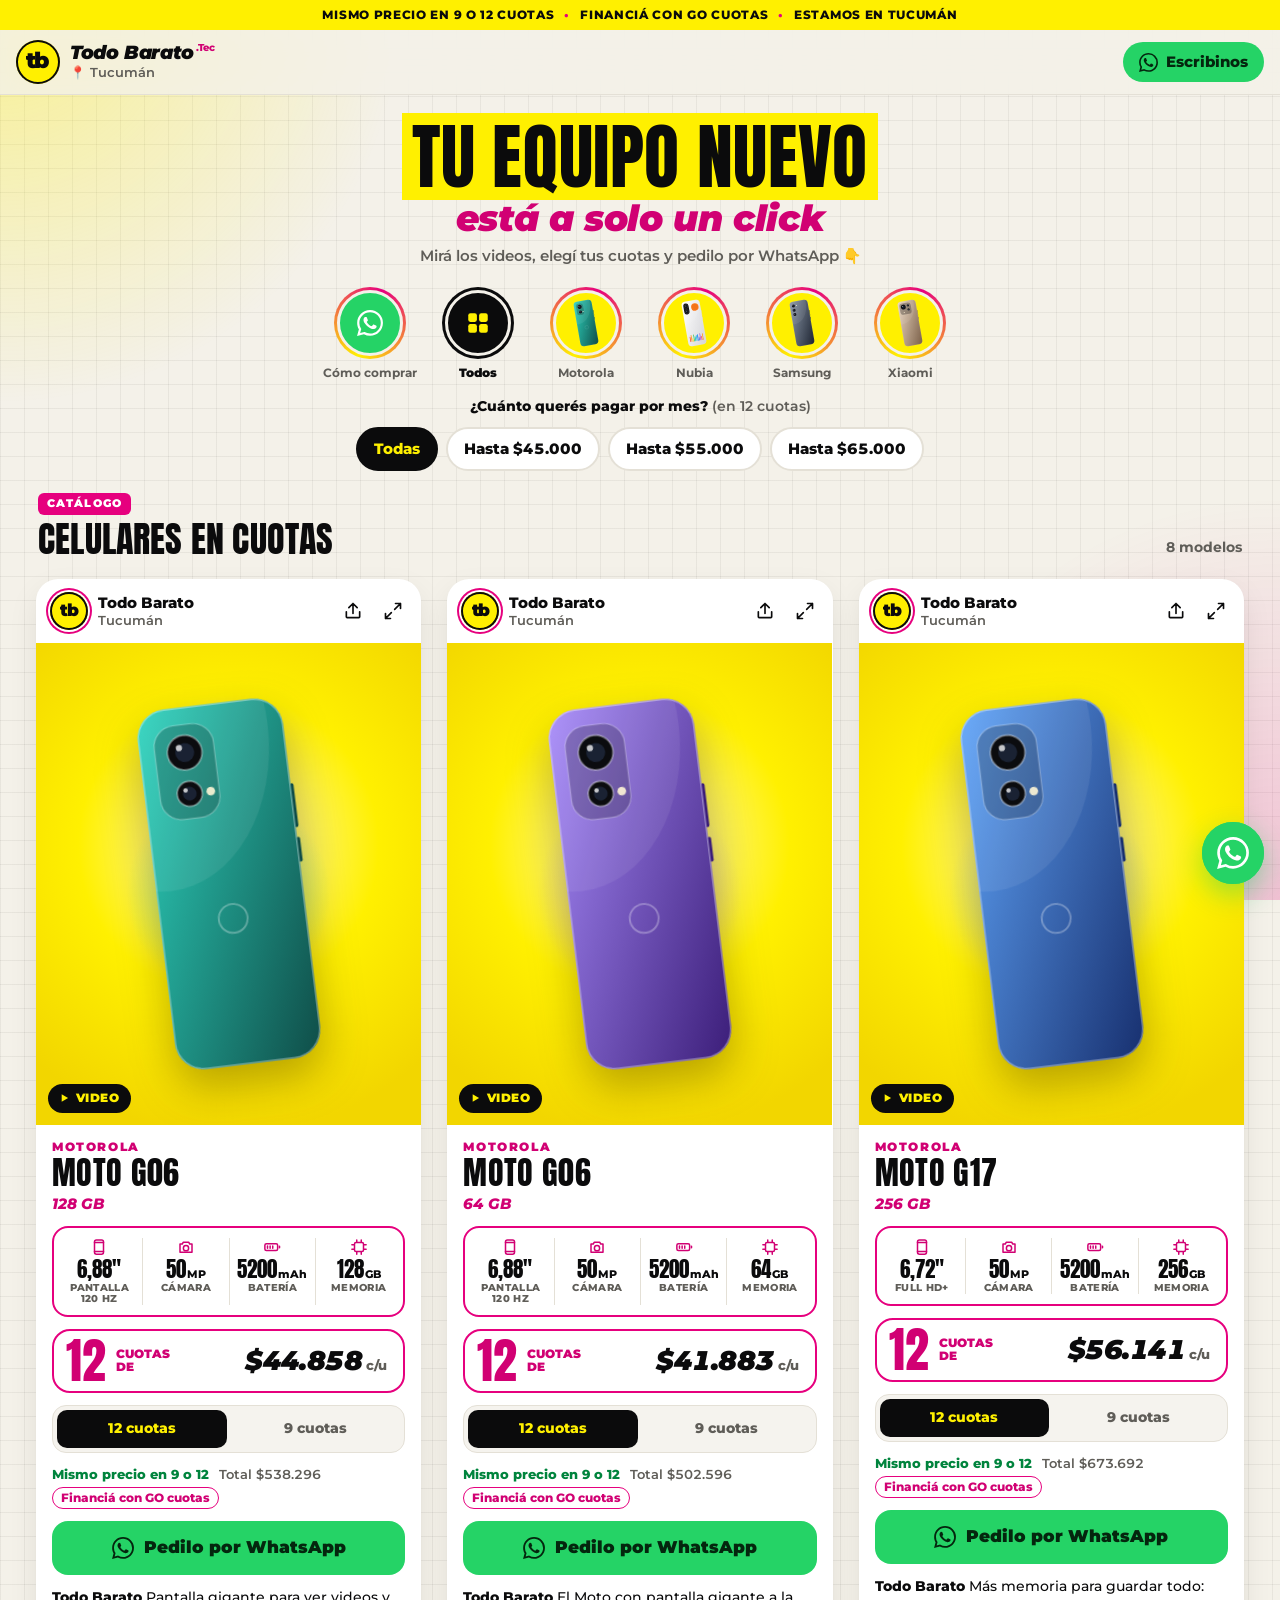
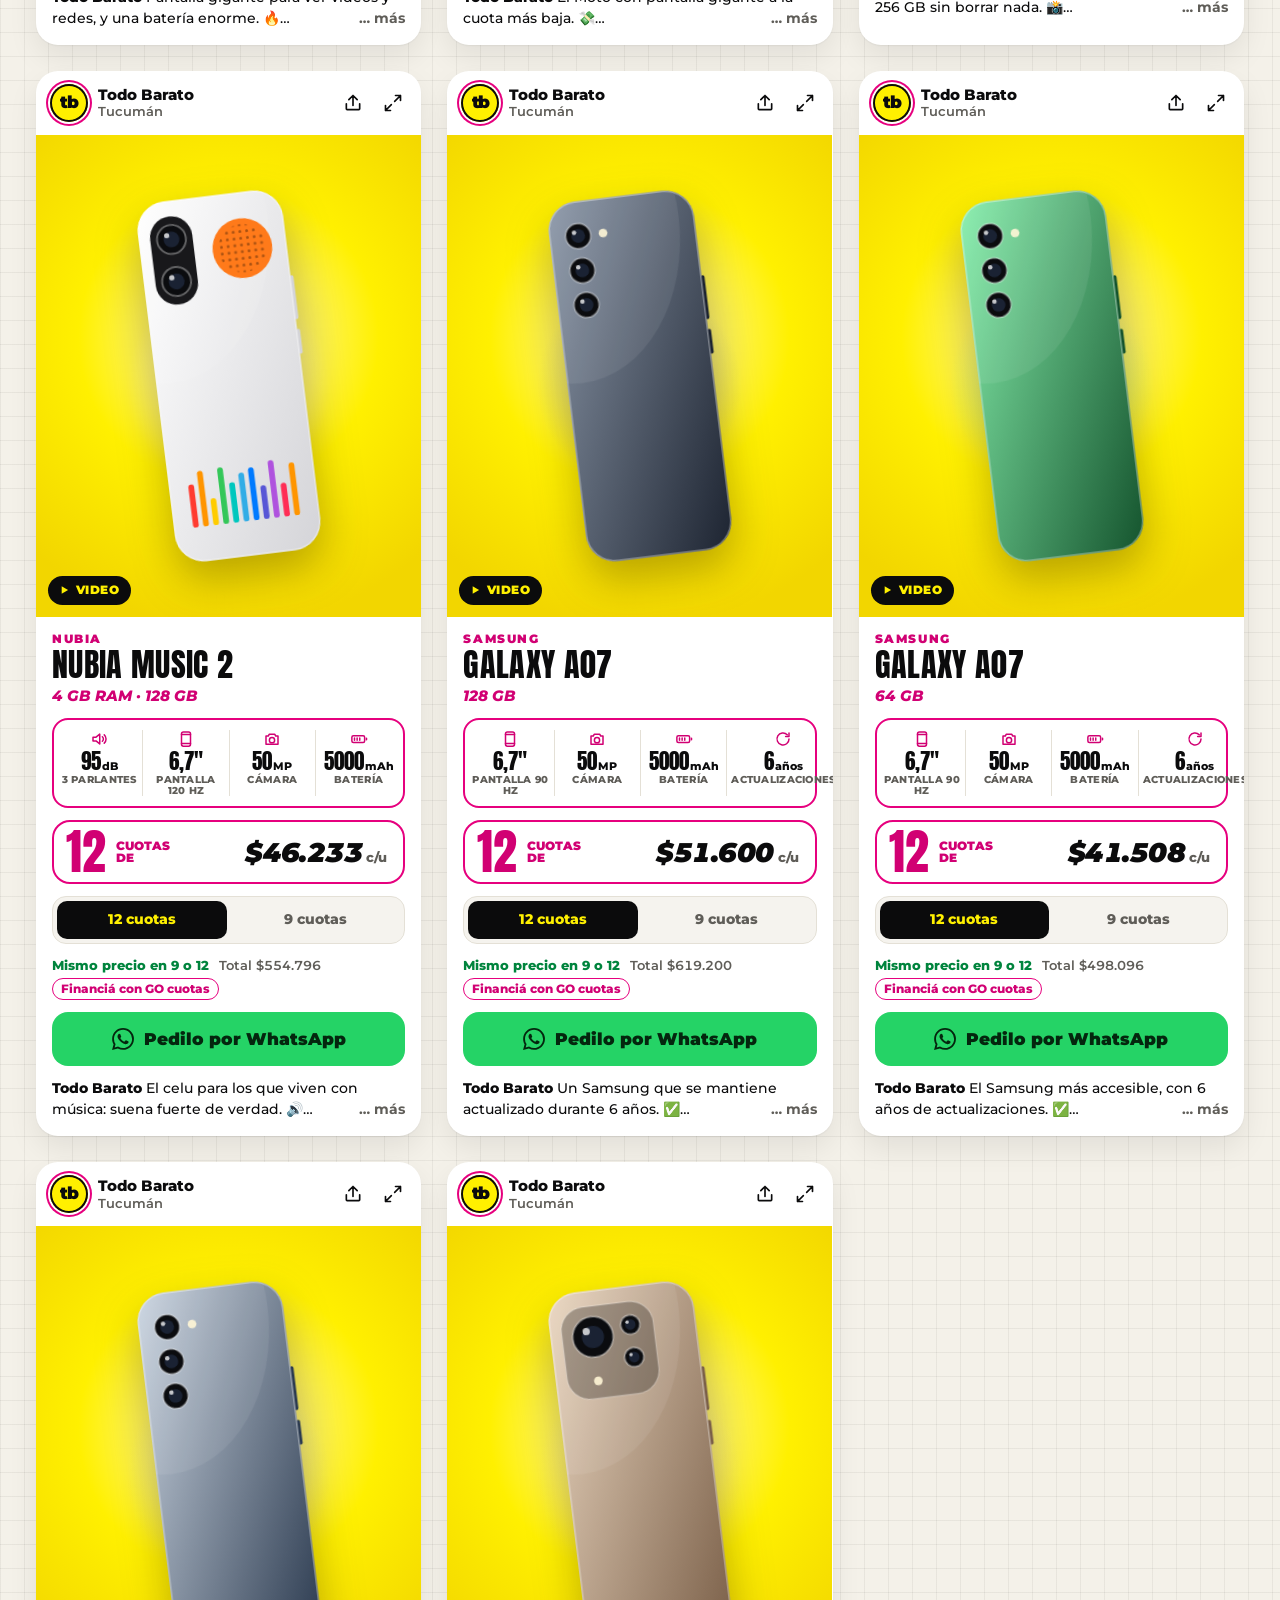
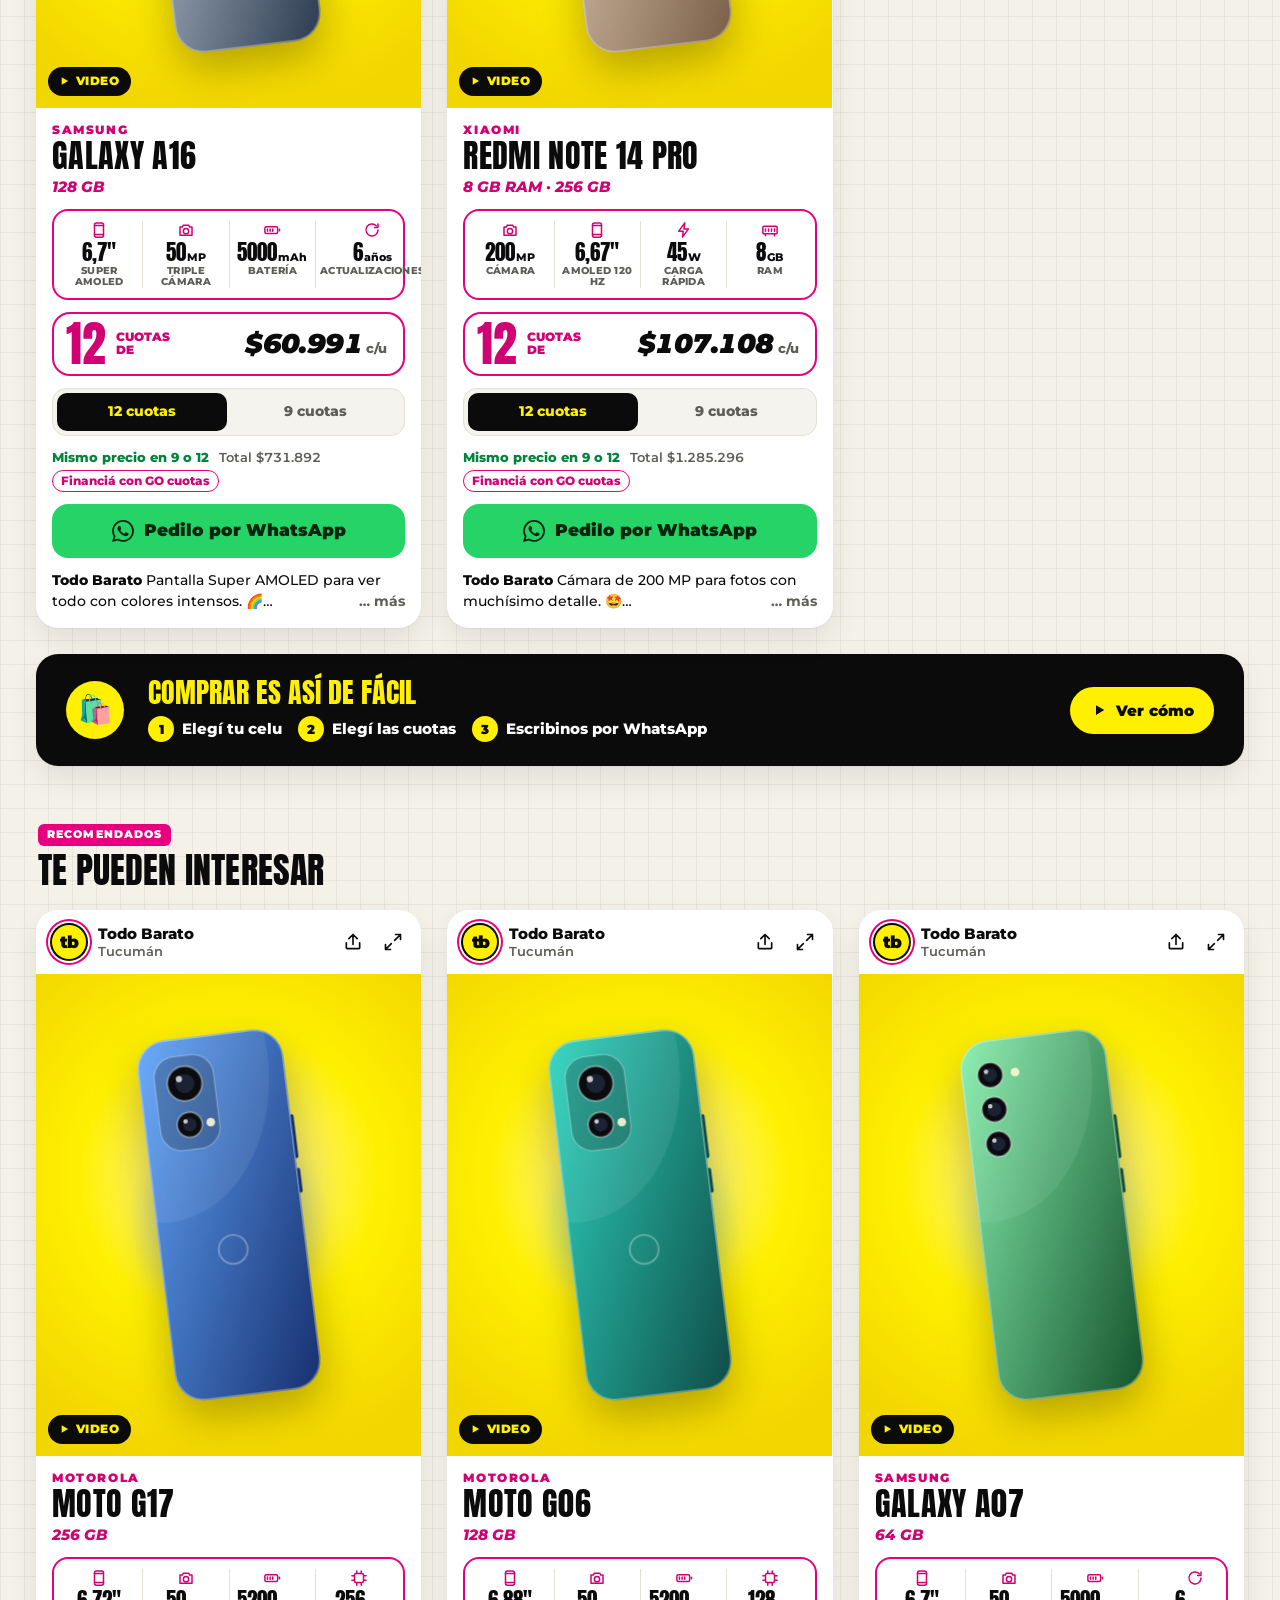
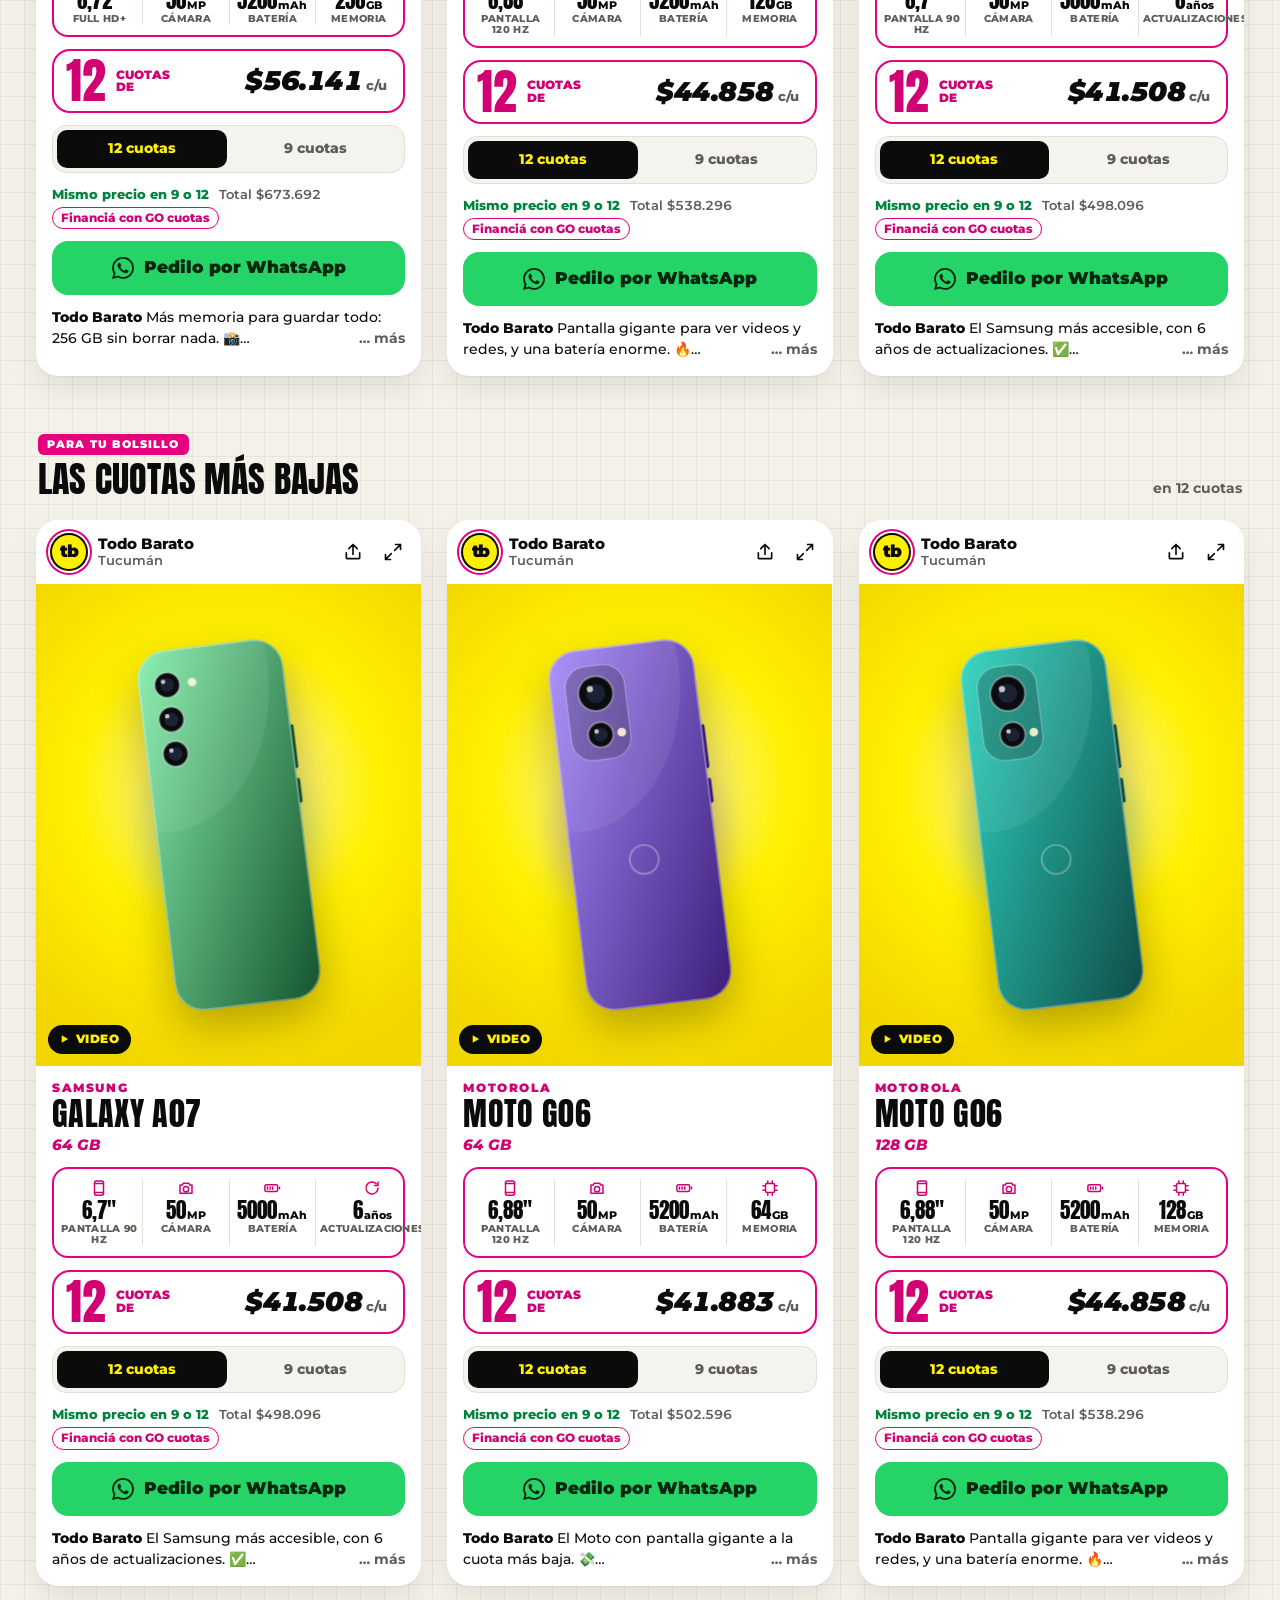
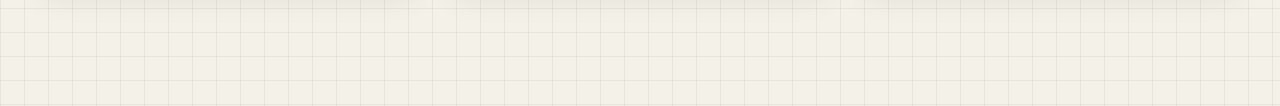
==== index.html @ 7beacdf6 "upload" ====
<!doctype html>
<html lang="es-AR">
<head>
  <meta charset="utf-8">
  <meta name="viewport" content="width=device-width, initial-scale=1, viewport-fit=cover">
  <title>Todo Barato · Celulares en cuotas en Tucumán</title>
  <meta name="description" content="Celulares en 9 o 12 cuotas. Mirá el video de cada equipo y pedilo por WhatsApp.">
  <meta name="theme-color" content="#f4f1e9" media="(prefers-color-scheme: light)">
  <meta name="theme-color" content="#0c0c0e" media="(prefers-color-scheme: dark)">
  <!-- Vista previa al compartir el link por WhatsApp o Facebook. Falta subir img/og.jpg (1200×630). -->
  <meta property="og:title" content="Todo Barato · Tu equipo nuevo está a solo un click">
  <meta property="og:description" content="Celulares en 9 o 12 cuotas. Mirá el video de cada uno y pedilo por WhatsApp.">
  <meta property="og:image" content="img/og.jpg">
  <link rel="icon" href="data:image/svg+xml,%3Csvg xmlns='http://www.w3.org/2000/svg' viewBox='0 0 64 64'%3E%3Ccircle cx='32' cy='32' r='32' fill='%23fff000'/%3E%3Ctext x='31' y='43' font-family='Arial Black,Arial' font-weight='900' font-size='31' text-anchor='middle' fill='%230b0b0c'%3Etb%3C/text%3E%3C/svg%3E">
  <link rel="preconnect" href="https://fonts.googleapis.com">
  <link rel="preconnect" href="https://fonts.gstatic.com" crossorigin>
  <link rel="stylesheet" href="https://fonts.googleapis.com/css2?family=Anton&family=Montserrat:ital,wght@0,500..900;1,700..900&display=swap">
  <link rel="stylesheet" href="css/styles.css">
</head>
<body>
  <div class="topbar">
    <span>Mismo precio en 9 o 12 cuotas</span>
    <span class="dot opt2" aria-hidden="true">•</span>
    <span class="opt2 js-financing">Financiá con <span data-store="financing"></span></span>
    <span class="dot opt" aria-hidden="true">•</span>
    <span class="opt">Estamos en <span data-store="city"></span></span>
  </div>

  <header class="site-head">
    <a class="brand" href="./">
      <span class="tb-logo" aria-hidden="true"><b>tb</b></span>
      <span class="brand-text">
        <b class="wordmark"><span data-store="name"></span><sup data-store="tag"></sup></b>
        <small>📍 <span data-store="city"></span></small>
      </span>
    </a>
    <a class="head-wa js-wa js-wa-general" data-icon="wa" target="_blank" rel="noopener"><span>Escribinos</span></a>
  </header>

  <main>
    <section class="hero">
      <h1 class="hero-title"><span class="hl">Tu equipo nuevo</span> <em>está a solo un click</em></h1>
      <p class="hero-sub">Mirá los videos, elegí tus cuotas y pedilo por WhatsApp 👇</p>
    </section>

    <nav class="stories-row" id="stories" aria-label="Marcas"></nav>

    <section class="filters" aria-label="Filtrar por cuota">
      <p class="filters-label">¿Cuánto querés pagar por mes? <span>(en 12 cuotas)</span></p>
      <div class="chips" id="chips"></div>
    </section>

    <div class="feed" id="feed"></div>
    <div id="sentinel" aria-hidden="true"></div>
  </main>

  <a class="fab js-wa js-wa-general" data-icon="wa" target="_blank" rel="noopener" aria-label="Escribinos por WhatsApp"></a>

  <!-- Modo "shorts": pantalla completa, un celular por pantalla, deslizar para el siguiente -->
  <div class="shorts" id="shorts" role="dialog" aria-modal="true" aria-label="Videos de los celulares" hidden>
    <div class="shorts-stage">
      <button class="shorts-close js-close" id="shorts-close" type="button" aria-label="Cerrar" data-icon="close"></button>
      <div class="shorts-track" id="shorts-track"></div>
      <p class="shorts-hint" id="shorts-hint"></p>
    </div>
    <div class="shorts-nav">
      <button type="button" id="shorts-prev" aria-label="Anterior" data-icon="up"></button>
      <button type="button" id="shorts-next" aria-label="Siguiente" data-icon="down"></button>
    </div>
  </div>

  <!-- Historia "Cómo comprar" -->
  <div class="story" id="story" role="dialog" aria-modal="true" aria-label="Cómo comprar" hidden>
    <div class="story-stage" id="story-stage">
      <div class="segs" id="story-segs"></div>
      <button class="story-close js-close" id="story-close" type="button" aria-label="Cerrar" data-icon="close"></button>
      <button class="story-tap prev" id="story-prev" type="button" aria-label="Paso anterior"></button>
      <button class="story-tap next" id="story-next" type="button" aria-label="Paso siguiente"></button>
      <div class="story-body" id="story-body"></div>
    </div>
  </div>

  <div class="toast" id="toast" role="status" aria-live="polite"></div>

  <script src="js/products.js"></script>
  <script src="js/app.js"></script>
</body>
</html>
---- css/styles.css ----
/* ============ Marca: Todo Barato ============ */
:root {
  --yellow: #fff000;
  --yellow-deep: #f2d600;
  --pink: #e6007e;
  --black: #0b0b0c;

  --bg: #f4f1e9;
  --grid: rgba(11, 11, 12, .055);
  --glow-y: rgba(255, 240, 0, .38);
  --glow-p: rgba(230, 0, 126, .2);
  --surface: #ffffff;
  --surface-2: #f5f3ee;
  --ink: #0b0b0c;
  --muted: #5f5d58;
  --line: #e4e0d6;
  --pink-text: #d10073;
  --deal: #00843d;
  --on-bg: #0b0b0c;          /* chip / botón elegido */
  --on-fg: #fff000;
  --wa: #25d366;
  --wa-ink: #04260e;
  --ring: conic-gradient(from 200deg, var(--yellow), var(--pink), var(--yellow));
  --shadow: 0 1px 2px rgba(11, 11, 12, .06), 0 12px 30px rgba(11, 11, 12, .08);
  --radius: 22px;
  --font: "Montserrat", system-ui, -apple-system, "Segoe UI", Roboto, Arial, sans-serif;
  --display: "Anton", "Arial Narrow", Impact, sans-serif;
  color-scheme: light;
}

@media (prefers-color-scheme: dark) {
  :root {
    --bg: #0c0c0e;
    --grid: rgba(255, 255, 255, .035);
    --glow-y: rgba(255, 240, 0, .09);
    --glow-p: rgba(230, 0, 126, .16);
    --surface: #161618;
    --surface-2: #1f1f23;
    --ink: #f6f5f0;
    --muted: #a9a8a3;
    --line: #2b2b31;
    --pink-text: #ff4fae;
    --deal: #3ddc84;
    --on-bg: #fff000;
    --on-fg: #0b0b0c;
    --shadow: 0 1px 2px rgba(0, 0, 0, .5), 0 12px 30px rgba(0, 0, 0, .4);
    color-scheme: dark;
  }
}

/* ============ Base ============ */
*, *::before, *::after { box-sizing: border-box; }
html { -webkit-text-size-adjust: 100%; }
body {
  margin: 0;
  background-color: var(--bg);
  /* hoja cuadriculada, como los posts de la marca */
  background-image:
    linear-gradient(var(--grid) 1px, transparent 1px),
    linear-gradient(90deg, var(--grid) 1px, transparent 1px);
  background-size: 24px 24px;
  color: var(--ink);
  font-family: var(--font);
  font-weight: 500;
  line-height: 1.4;
  -webkit-font-smoothing: antialiased;
  -webkit-tap-highlight-color: transparent;
}
body::before {
  content: "";
  position: fixed;
  z-index: -1;
  inset: 0;
  pointer-events: none;
  background:
    radial-gradient(45vmax 45vmax at 0% 0%, var(--glow-y), transparent 70%),
    radial-gradient(45vmax 45vmax at 100% 100%, var(--glow-p), transparent 70%);
}
html.lock, html.lock body { overflow: hidden; }
button { font: inherit; color: inherit; }
img, svg, video { display: block; max-width: 100%; }
[hidden] { display: none !important; }
:focus-visible { outline: 3px solid var(--pink); outline-offset: 2px; }

/* ============ Barra superior + header ============ */
.topbar {
  display: flex;
  justify-content: center;
  gap: 10px;
  padding: 7px 16px;
  background: var(--yellow);
  color: var(--black);
  font-size: 11.5px;
  font-weight: 800;
  letter-spacing: .06em;
  text-transform: uppercase;
  white-space: nowrap;
  overflow: hidden;
}
.topbar .dot { color: var(--pink); }
@media (max-width: 600px) { .topbar .opt { display: none; } }
@media (max-width: 440px) { .topbar .opt2 { display: none; } }

.site-head {
  position: sticky;
  top: 0;
  z-index: 20;
  display: flex;
  align-items: center;
  justify-content: space-between;
  gap: 12px;
  padding: 10px 16px;
  background: color-mix(in srgb, var(--bg) 84%, transparent);
  -webkit-backdrop-filter: saturate(1.4) blur(14px);
  backdrop-filter: saturate(1.4) blur(14px);
  border-bottom: 1px solid var(--line);
}
.brand { display: flex; align-items: center; gap: 10px; min-width: 0; color: inherit; text-decoration: none; }
.tb-logo {
  flex: none;
  width: 44px;
  height: 44px;
  display: grid;
  place-items: center;
  border-radius: 50%;
  background: var(--yellow);
  box-shadow: 0 0 0 2px var(--black) inset;
}
.tb-logo b { color: var(--black); font-size: 22px; font-weight: 900; letter-spacing: -.07em; line-height: 1; transform: translate(-1px, -1px); }
.brand-text { display: grid; min-width: 0; }
.wordmark { font-size: 19px; font-style: italic; font-weight: 900; letter-spacing: -.02em; line-height: 1.1; white-space: nowrap; }
.wordmark sup { margin-left: 2px; font-size: .5em; font-style: normal; font-weight: 800; color: var(--pink-text); vertical-align: .9em; }
.brand-text small { font-size: 12.5px; font-weight: 600; color: var(--muted); }
.head-wa {
  flex: none;
  display: inline-flex;
  align-items: center;
  gap: 8px;
  padding: 10px 16px;
  border-radius: 999px;
  background: var(--wa);
  color: var(--wa-ink);
  font-size: 14.5px;
  font-weight: 800;
  text-decoration: none;
  transition: filter .15s, transform .15s;
}
.head-wa svg { width: 19px; height: 19px; }
.head-wa:hover { filter: brightness(1.06); }
.head-wa:active { transform: scale(.97); }

main { max-width: 1240px; margin: 0 auto; padding: 0 16px 120px; }

/* ============ Portada ============ */
.hero { padding: 26px 0 2px; text-align: center; }
.hero-title {
  margin: 0;
  font-family: var(--display);
  font-size: clamp(38px, 9vw, 72px);
  font-weight: 400;
  line-height: 1;
  letter-spacing: .005em;
  text-transform: uppercase;
}
.hero-title .hl {
  padding: 0 .14em;
  background: linear-gradient(transparent 10%, var(--yellow) 10%, var(--yellow) 90%, transparent 90%);
  color: var(--black);
  -webkit-box-decoration-break: clone;
  box-decoration-break: clone;
}
.hero-title em {
  display: block;
  margin-top: .2em;
  font-family: var(--font);
  font-size: .5em;
  font-style: italic;
  font-weight: 900;
  letter-spacing: -.01em;
  text-transform: none;
  color: var(--pink-text);
}
.hero-sub { margin: 10px 0 0; font-size: 14.5px; font-weight: 600; color: var(--muted); }

/* ============ Historias (marcas) ============ */
.stories-row {
  display: flex;
  gap: 10px;
  overflow-x: auto;
  margin: 0 -16px;
  padding: 18px 16px 6px;
  scrollbar-width: none;
}
.stories-row::-webkit-scrollbar { display: none; }
.stories-row > :first-child { margin-left: auto; }
.stories-row > :last-child { margin-right: auto; }
.story-btn {
  flex: none;
  width: 98px;
  display: grid;
  justify-items: center;
  gap: 6px;
  padding: 0;
  border: 0;
  background: none;
  cursor: pointer;
}
.ring {
  width: 72px;
  height: 72px;
  padding: 3px;
  border-radius: 50%;
  background: var(--ring);
  transition: transform .2s;
}
.story-btn:hover .ring { transform: scale(1.05); }
.story-btn:active .ring { transform: scale(.95); }
.ring > span {
  width: 100%;
  height: 100%;
  display: grid;
  place-items: center;
  overflow: hidden;
  border-radius: 50%;
  border: 3px solid var(--bg);
  background: var(--yellow);
  color: var(--black);
}
.ring > .ring-icon.wa { background: var(--wa); color: #fff; }
.ring > .ring-icon.all { background: var(--black); color: var(--yellow); }
.ring-icon svg { width: 26px; height: 26px; }
.ring-phone svg { width: auto; height: 48px; transform: rotate(-10deg); }
.story-btn[aria-pressed="true"] .ring { background: var(--ink); }
.story-btn.seen .ring { background: var(--line); }
.story-btn .label {
  max-width: 100%;
  overflow: hidden;
  font-size: 12px;
  font-weight: 700;
  color: var(--muted);
  white-space: nowrap;
  text-overflow: ellipsis;
}
.story-btn[aria-pressed="true"] .label { color: var(--ink); font-weight: 900; }

/* ============ Filtro por cuota ============ */
.filters { display: grid; justify-items: center; gap: 8px; padding: 10px 0 0; }
.filters-label { margin: 0; font-size: 14px; font-weight: 800; color: var(--ink); text-align: center; }
.filters-label span { font-weight: 600; color: var(--muted); }
.chips {
  display: flex;
  gap: 8px;
  overflow-x: auto;
  width: calc(100% + 32px);
  margin: 0 -16px;
  padding: 2px 16px 6px;
  scrollbar-width: none;
}
.chips::-webkit-scrollbar { display: none; }
.chips > :first-child { margin-left: auto; }
.chips > :last-child { margin-right: auto; }
.chip {
  flex: none;
  padding: 10px 16px;
  border-radius: 999px;
  border: 2px solid var(--line);
  background: var(--surface);
  color: var(--ink);
  font-size: 14.5px;
  font-weight: 800;
  font-variant-numeric: tabular-nums;
  cursor: pointer;
  transition: background-color .15s, color .15s, border-color .15s;
}
.chip:hover { border-color: var(--pink); }
.chip[aria-pressed="true"] { background: var(--on-bg); border-color: var(--on-bg); color: var(--on-fg); }

/* ============ Feed ============ */
.feed {
  display: grid;
  grid-template-columns: 1fr;
  gap: 20px;
  max-width: 520px;
  margin: 0 auto;
}
@media (min-width: 780px) { .feed { grid-template-columns: repeat(2, 1fr); max-width: 940px; } }
@media (min-width: 1120px) { .feed { grid-template-columns: repeat(3, 1fr); max-width: 1240px; gap: 26px; } }

.shelf-head {
  grid-column: 1 / -1;
  display: flex;
  align-items: flex-end;
  justify-content: space-between;
  gap: 12px;
  margin: 30px 2px -4px;
}
.shelf-head:first-child { margin-top: 14px; }
.eyebrow {
  display: inline-block;
  margin: 0;
  padding: 3px 9px;
  border-radius: 6px;
  background: var(--pink);
  color: #fff;
  font-size: 11px;
  font-weight: 900;
  letter-spacing: .1em;
  text-transform: uppercase;
}
.shelf-head h2 {
  margin: 6px 0 0;
  font-family: var(--display);
  font-size: clamp(26px, 3.2vw, 36px);
  font-weight: 400;
  line-height: 1.02;
  letter-spacing: .005em;
  text-transform: uppercase;
  text-wrap: balance;
}
.shelf-note { flex: none; font-size: 13.5px; font-weight: 700; color: var(--muted); }

/* ============ Tarjeta = post de producto ============ */
.card {
  --c-bg: var(--surface);
  --c-ink: var(--ink);
  --c-muted: var(--muted);
  --c-2: var(--surface-2);
  --c-line: var(--line);
  --c-pink: var(--pink-text);
  --c-on-bg: var(--on-bg);
  --c-on-fg: var(--on-fg);
  --c-deal: var(--deal);
  position: relative;
  overflow: hidden;
  border-radius: var(--radius);
  background: var(--c-bg);
  color: var(--c-ink);
  box-shadow: var(--shadow);
  transition: transform .4s cubic-bezier(.2, .8, .2, 1), box-shadow .4s, background-color .35s, color .35s;
}

/* Escritorio: al pasar el mouse la tarjeta "se convierte" en un short */
@media (hover: hover) and (pointer: fine) {
  .card.is-active {
    --c-bg: var(--black);
    --c-ink: #f6f5f0;
    --c-muted: #b3b1ab;
    --c-2: #1d1d21;
    --c-line: #2e2e34;
    --c-pink: #ff4fae;
    --c-on-bg: var(--yellow);
    --c-on-fg: var(--black);
    --c-deal: #4ade80;
    z-index: 2;
    transform: translateY(-8px) scale(1.035);
    box-shadow: 0 0 0 3px var(--yellow), 0 30px 60px -16px rgba(255, 240, 0, .45), 0 14px 30px rgba(0, 0, 0, .3);
  }
}
/* Celular: la tarjeta del centro de la pantalla se reproduce sola */
@media (hover: none), (pointer: coarse) {
  .card.is-active { box-shadow: 0 0 0 3px var(--yellow), 0 18px 40px -12px rgba(230, 0, 126, .35); }
}

.card-head { display: flex; align-items: center; gap: 10px; padding: 12px 8px 12px 14px; }
.avatar {
  flex: none;
  width: 38px;
  height: 38px;
  display: grid;
  place-items: center;
  border-radius: 50%;
  background: var(--yellow);
  color: var(--black);
  font-size: 17px;
  font-weight: 900;
  letter-spacing: -.07em;
  box-shadow: 0 0 0 2px var(--black) inset, 0 0 0 2px var(--c-bg, transparent), 0 0 0 4px var(--pink);
}
.who { display: grid; min-width: 0; line-height: 1.2; }
.who b { font-size: 14.5px; font-weight: 800; }
.who small { font-size: 12.5px; font-weight: 600; color: var(--c-muted); transition: color .35s; }
.head-actions { display: flex; margin-left: auto; }
.icon-btn {
  width: 40px;
  height: 40px;
  display: grid;
  place-items: center;
  border: 0;
  border-radius: 50%;
  background: transparent;
  color: var(--c-ink);
  cursor: pointer;
  transition: background-color .15s, color .35s;
}
.icon-btn:hover { background: var(--c-2); }
.icon-btn svg { width: 20px; height: 20px; }

/* ----- Media: video real o short animado de muestra ----- */
.media {
  position: relative;
  aspect-ratio: 4 / 5;
  overflow: hidden;
  isolation: isolate;
  container-type: inline-size;
  cursor: pointer;
  background: radial-gradient(75% 60% at 50% 42%, #fffbd0 0%, var(--yellow) 52%, var(--yellow-deep) 100%);
}
.scene { position: absolute; inset: 0; }
.scene::before {
  content: "";
  position: absolute;
  inset: 0;
  background: radial-gradient(38% 30% at 50% 52%, color-mix(in srgb, var(--c2) 55%, transparent), transparent 70%);
}
.rays {
  position: absolute;
  inset: -40%;
  opacity: 0;
  background: repeating-conic-gradient(from 0deg, rgba(255, 255, 255, .55) 0deg 7deg, transparent 7deg 30deg);
  transition: opacity .6s;
}
.phone { position: absolute; left: 50%; top: 50%; height: 80%; aspect-ratio: 1 / 2; transform: translate(-50%, -50%); }
.phone svg {
  width: 100%;
  height: 100%;
  transform: rotate(-7deg);
  filter: drop-shadow(0 18px 22px rgba(60, 40, 0, .35));
}
.shine { opacity: 0; }

.playing .rays, .paused .rays { opacity: 1; animation: spin 18s linear infinite; }
.playing .phone svg, .paused .phone svg { animation: float 3.4s ease-in-out infinite; }
.playing .shine, .paused .shine { opacity: 1; animation: shine 2.8s ease-in-out infinite; }
.paused .rays, .paused .phone svg, .paused .shine { animation-play-state: paused; }

.media img.poster, .media video {
  position: absolute;
  inset: 0;
  width: 100%;
  height: 100%;
  object-fit: cover;
}
.media video { opacity: 0; transition: opacity .3s; }
.media.playing video, .media.paused video { opacity: 1; }

.segs {
  position: absolute;
  z-index: 2;
  top: 10px;
  left: 10px;
  right: 10px;
  display: flex;
  gap: 4px;
  opacity: 0;
  transition: opacity .25s;
}
.segs span { flex: 1; height: 4px; overflow: hidden; border-radius: 2px; background: rgba(11, 11, 12, .18); }
.segs i { display: block; height: 100%; background: var(--black); transform: scaleX(0); transform-origin: left; }
.playing .segs, .paused .segs { opacity: 1; }

/* Frases sobre el video: estilo sticker rosa de la marca */
.caps { position: absolute; z-index: 2; left: 6%; right: 6%; bottom: 8%; display: grid; place-items: center; pointer-events: none; }
.cap {
  grid-area: 1 / 1;
  max-width: 100%;
  padding: .32em .6em .36em;
  border-radius: .4em;
  background: var(--pink);
  color: #fff;
  font-size: clamp(15px, 5.4cqw, 25px);
  font-style: italic;
  font-weight: 900;
  line-height: 1.1;
  text-align: center;
  text-transform: uppercase;
  box-shadow: 4px 4px 0 var(--black);
  opacity: 0;
  transform: translateY(10px) rotate(-2deg) scale(.9);
  transition: opacity .22s, transform .38s cubic-bezier(.2, 1.5, .4, 1);
}
.cap.on { opacity: 1; transform: rotate(-2deg); }

.hint {
  position: absolute;
  z-index: 2;
  left: 12px;
  bottom: 12px;
  display: inline-flex;
  align-items: center;
  gap: 5px;
  padding: 6px 12px 6px 9px;
  border-radius: 999px;
  background: var(--black);
  color: var(--yellow);
  font-size: 12px;
  font-weight: 900;
  letter-spacing: .04em;
  text-transform: uppercase;
  pointer-events: none;
  transition: opacity .25s;
}
.hint svg { width: 14px; height: 14px; }
.playing .hint { opacity: 0; }

.media.paused::after {
  content: "";
  position: absolute;
  z-index: 3;
  left: 50%;
  top: 30%;
  width: 76px;
  height: 76px;
  transform: translate(-50%, -50%);
  border-radius: 50%;
  background: rgba(11, 11, 12, .7) url("data:image/svg+xml,%3Csvg xmlns='http://www.w3.org/2000/svg' viewBox='0 0 24 24'%3E%3Cpath fill='%23fff000' d='M8 5.5v13l11-6.5z'/%3E%3C/svg%3E") 55% 50% / 34px no-repeat;
}

/* ----- Título, ficha técnica, precio ----- */
.card-body { display: grid; gap: 12px; padding: 14px 16px 16px; }
.kicker { margin: 0; font-size: 11.5px; font-weight: 900; letter-spacing: .14em; text-transform: uppercase; color: var(--c-pink); transition: color .35s; }
.title {
  margin: 2px 0 0;
  font-family: var(--display);
  font-size: 32px;
  font-weight: 400;
  line-height: 1;
  letter-spacing: .01em;
  text-transform: uppercase;
}
.sub { margin: 4px 0 0; font-size: 15px; font-style: italic; font-weight: 800; color: var(--c-pink); transition: color .35s; }

.specs {
  display: grid;
  grid-template-columns: repeat(4, 1fr);
  margin: 0;
  padding: 10px 2px;
  list-style: none;
  border: 2px solid var(--pink);
  border-radius: 16px;
}
.specs li {
  display: grid;
  justify-items: center;
  align-content: start;
  gap: 3px;
  min-width: 0;
  padding: 0 4px;
  text-align: center;
  border-left: 1px solid var(--c-line);
  transition: border-color .35s;
}
.specs li:first-child { border-left: 0; }
.specs svg { width: 18px; height: 18px; color: var(--c-pink); transition: color .35s; }
.specs b { font-family: var(--display); font-size: 21px; font-weight: 400; line-height: 1; white-space: nowrap; }
.specs b i { margin-left: 1px; font-family: var(--font); font-size: 11px; font-style: normal; font-weight: 800; }
.specs small {
  font-size: 9.5px;
  font-weight: 800;
  line-height: 1.15;
  letter-spacing: .03em;
  text-transform: uppercase;
  color: var(--c-muted);
  transition: color .35s;
}

/* Precio con el estilo de los posts: pastilla con borde rosa */
.price-pill {
  display: flex;
  align-items: center;
  gap: 10px;
  padding: 6px 16px 6px 12px;
  border: 2px solid var(--pink);
  border-radius: 18px;
}
.pp-n { font-family: var(--display); font-size: 48px; font-weight: 400; line-height: 1; color: var(--c-pink); transition: color .35s; }
.pp-l { font-size: 12px; font-weight: 900; line-height: 1.05; text-transform: uppercase; color: var(--c-pink); transition: color .35s; }
.pp-amt { margin-left: auto; display: flex; align-items: baseline; gap: 4px; white-space: nowrap; }
.pp-amt strong { font-size: 27px; font-style: italic; font-weight: 900; letter-spacing: -.02em; font-variant-numeric: tabular-nums; }
.pp-amt small { font-size: 13px; font-weight: 800; color: var(--c-muted); transition: color .35s; }

.plans {
  display: grid;
  grid-template-columns: 1fr 1fr;
  gap: 4px;
  padding: 4px;
  border-radius: 14px;
  border: 1px solid var(--c-line);
  background: var(--c-2);
  transition: background-color .35s, border-color .35s;
}
.plans button {
  padding: 9px 6px;
  border: 0;
  border-radius: 10px;
  background: transparent;
  color: var(--c-muted);
  font-size: 14px;
  font-weight: 800;
  cursor: pointer;
  transition: background-color .15s, color .15s;
}
.plans button[aria-pressed="true"] { background: var(--c-on-bg); color: var(--c-on-fg); }
.meta { margin: 0; display: flex; flex-wrap: wrap; align-items: center; gap: 4px 10px; font-size: 13px; }
.deal { color: var(--c-deal); font-weight: 800; }
.js-total { color: var(--c-muted); font-weight: 600; font-variant-numeric: tabular-nums; }
.fin {
  padding: 2px 8px;
  border: 1.5px solid var(--pink);
  border-radius: 999px;
  color: var(--c-pink);
  font-size: 11.5px;
  font-weight: 800;
}
.wa-btn {
  display: flex;
  align-items: center;
  justify-content: center;
  gap: 10px;
  min-height: 54px;
  padding: 12px 16px;
  border-radius: 16px;
  background: var(--wa);
  color: var(--wa-ink);
  font-size: 16.5px;
  font-weight: 900;
  text-decoration: none;
  transition: filter .15s, transform .15s;
}
.wa-btn svg { flex: none; width: 22px; height: 22px; }
.wa-btn:hover { filter: brightness(1.05); }
.wa-btn:active { transform: scale(.98); }

/* ----- Descripción del post (como Instagram: 2 renglones + "más") ----- */
.caption { position: relative; cursor: pointer; font-size: 14px; line-height: 1.5; }
.cap-text {
  display: -webkit-box;
  margin: 0;
  overflow: hidden;
  white-space: pre-line;
  -webkit-line-clamp: 2;
  -webkit-box-orient: vertical;
}
.cap-text b { font-weight: 800; }
.tags { color: var(--c-pink); font-weight: 700; transition: color .35s; }
.cap-more {
  position: absolute;
  right: 0;
  bottom: 0;
  padding-left: 32px;
  background: linear-gradient(90deg, transparent, var(--c-bg) 30px);
  color: var(--c-muted);
  font-weight: 700;
  transition: color .35s;
}
.caption.open .cap-text { display: block; }
.caption.open .cap-more { position: static; display: inline-block; margin-top: 4px; padding: 0; background: none; }

/* ============ Tarjetas especiales del feed ============ */
.promo {
  grid-column: 1 / -1;
  display: grid;
  align-items: center;
  gap: 14px;
  padding: 22px;
  border-radius: var(--radius);
  box-shadow: var(--shadow);
}
@media (min-width: 780px) { .promo { grid-template-columns: auto 1fr auto; gap: 24px; padding: 24px 30px; } }
.p-icon {
  width: 58px;
  height: 58px;
  display: grid;
  place-items: center;
  border-radius: 50%;
  font-size: 28px;
}
.p-icon svg { width: 30px; height: 30px; }
.promo h3 { margin: 0; font-family: var(--display); font-size: 28px; font-weight: 400; line-height: 1.02; text-transform: uppercase; }
.promo p { margin: 6px 0 0; font-size: 15px; font-weight: 600; }
.p-btn {
  justify-self: start;
  display: inline-flex;
  align-items: center;
  gap: 8px;
  padding: 13px 20px;
  border: 0;
  border-radius: 999px;
  font-size: 15px;
  font-weight: 900;
  text-decoration: none;
  cursor: pointer;
  transition: transform .15s;
}
.p-btn:active { transform: scale(.97); }
.p-btn svg { width: 18px; height: 18px; }
.steps { display: flex; flex-wrap: wrap; gap: 8px 16px; margin: 10px 0 0; padding: 0; list-style: none; font-size: 14.5px; font-weight: 800; }
.steps li { display: flex; align-items: center; gap: 8px; }
.steps b {
  width: 26px;
  height: 26px;
  display: grid;
  place-items: center;
  border-radius: 50%;
  background: var(--yellow);
  color: var(--black);
  font-size: 13px;
  font-weight: 900;
}
.promo-howto { background: var(--black); color: #fff; }
.promo-howto h3 { color: var(--yellow); }
.promo-howto .p-icon { background: var(--yellow); }
.promo-howto .p-btn { background: var(--yellow); color: var(--black); }
.promo-share { background: var(--pink); color: #fff; }
.promo-share h3 { color: var(--yellow); }
.promo-share .p-icon { background: rgba(255, 255, 255, .18); }
.promo-share .p-btn { background: var(--yellow); color: var(--black); }
.promo-ask { background: var(--yellow); color: var(--black); }
.promo-ask .p-icon { background: var(--black); }
.promo-ask .p-btn { background: var(--wa); color: var(--wa-ink); }
@media (prefers-color-scheme: dark) {
  .promo-howto { box-shadow: 0 0 0 1px var(--line), var(--shadow); }
}

.empty {
  grid-column: 1 / -1;
  display: grid;
  justify-items: center;
  gap: 10px;
  padding: 28px 20px;
  border: 2px dashed var(--pink);
  border-radius: var(--radius);
  background: var(--surface);
  text-align: center;
}
.empty p { margin: 0; color: var(--muted); }
.empty b { color: var(--ink); font-size: 17px; }
.empty .p-btn { justify-self: center; background: var(--wa); color: var(--wa-ink); }

/* ============ Botón flotante de WhatsApp ============ */
.fab {
  position: fixed;
  z-index: 30;
  right: 16px;
  bottom: calc(16px + env(safe-area-inset-bottom));
  width: 62px;
  height: 62px;
  display: grid;
  place-items: center;
  border-radius: 50%;
  background: var(--wa);
  color: #fff;
  box-shadow: 0 10px 28px rgba(37, 211, 102, .45);
  transition: transform .15s;
}
.fab:active { transform: scale(.94); }
.fab svg { width: 32px; height: 32px; }
.fab::before {
  content: "";
  position: absolute;
  inset: 0;
  border-radius: 50%;
  border: 2px solid var(--wa);
  animation: ping 2.4s ease-out infinite;
}

/* ============ Modo shorts ============ */
.shorts {
  position: fixed;
  z-index: 50;
  inset: 0;
  display: flex;
  align-items: center;
  justify-content: center;
  background: #000;
  animation: fade-in .22s ease-out;
}
.shorts-stage { position: relative; width: 100%; height: 100%; overflow: hidden; background: #000; }
.shorts-track {
  height: 100%;
  overflow-y: auto;
  overscroll-behavior: contain;
  scroll-snap-type: y mandatory;
  scrollbar-width: none;
}
.shorts-track::-webkit-scrollbar { display: none; }
.slide { position: relative; height: 100%; overflow: hidden; color: #fff; scroll-snap-align: start; scroll-snap-stop: always; }
.slide .media { position: absolute; inset: 0; aspect-ratio: auto; }
.slide .phone { top: 29%; height: 42%; }
.slide .caps { top: 44%; bottom: auto; }
.slide .cap { font-size: clamp(17px, 5.6cqw, 28px); }
.slide .segs { top: calc(8px + env(safe-area-inset-top)); }

.rail { position: absolute; z-index: 2; right: 10px; top: 19%; display: grid; gap: 16px; }
.rail-btn {
  display: grid;
  justify-items: center;
  gap: 5px;
  padding: 0;
  border: 0;
  background: none;
  color: var(--black);
  font-size: 11.5px;
  font-weight: 800;
  cursor: pointer;
}
.rail-btn .circle {
  width: 50px;
  height: 50px;
  display: grid;
  place-items: center;
  border-radius: 50%;
  background: var(--black);
  color: var(--yellow);
  font-size: 19px;
  font-weight: 900;
}
.rail-btn svg { width: 22px; height: 22px; }

.slide-info {
  --c-bg: #000;
  --c-ink: #fff;
  --c-muted: rgba(255, 255, 255, .74);
  --c-2: rgba(255, 255, 255, .12);
  --c-line: rgba(255, 255, 255, .16);
  --c-pink: #ff4fae;
  --c-on-bg: var(--yellow);
  --c-on-fg: var(--black);
  --c-deal: #4ade80;
  position: absolute;
  z-index: 2;
  left: 0;
  right: 0;
  bottom: 0;
  display: grid;
  gap: 10px;
  padding: 64px 16px calc(14px + env(safe-area-inset-bottom));
  background: linear-gradient(to top, rgba(0, 0, 0, .96) 0%, rgba(0, 0, 0, .86) 64%, transparent);
  color: var(--c-ink);
  pointer-events: none;
}
.slide-info > * { pointer-events: auto; }
.slide .kicker { display: inline-block; padding: 2px 8px; border-radius: 6px; background: var(--pink); color: #fff; }
.slide .title { font-size: 34px; }
.slide .price-pill { padding: 4px 14px 4px 12px; }
.slide .pp-n { font-size: 42px; }
.slide .caption { font-size: 13.5px; }
.slide .cap-text { -webkit-line-clamp: 1; }
.slide .caption.open .cap-text { max-height: 32vh; overflow-y: auto; }
.slide .cap-more { background: linear-gradient(90deg, transparent, #000 30px); }

.shorts-close, .story-close {
  position: absolute;
  z-index: 4;
  top: calc(20px + env(safe-area-inset-top));
  width: 44px;
  height: 44px;
  display: grid;
  place-items: center;
  border: 0;
  border-radius: 50%;
  background: var(--black);
  color: var(--yellow);
  cursor: pointer;
}
.shorts-close { left: 12px; }
.story-close { right: 12px; }
.shorts-close svg, .story-close svg { width: 22px; height: 22px; }

.shorts-hint {
  position: absolute;
  z-index: 3;
  left: 50%;
  top: 12%;
  margin: 0;
  padding: 10px 16px;
  border-radius: 999px;
  background: var(--black);
  color: var(--yellow);
  font-size: 14px;
  font-weight: 800;
  white-space: nowrap;
  opacity: 0;
  pointer-events: none;
  transform: translate(-50%, 8px);
  transition: opacity .3s, transform .3s;
}
.shorts-hint.show { opacity: 1; transform: translate(-50%, 0); }

.shorts-nav { display: none; }

/* ============ Historia "Cómo comprar" ============ */
.story {
  position: fixed;
  z-index: 60;
  inset: 0;
  display: flex;
  align-items: center;
  justify-content: center;
  background: #000;
  animation: fade-in .22s ease-out;
}
.story-stage {
  --s-bg: var(--yellow);
  --s-fg: var(--black);
  position: relative;
  width: 100%;
  height: 100%;
  display: grid;
  place-items: center;
  overflow: hidden;
  padding: 72px 28px 48px;
  color: var(--s-fg);
  text-align: center;
  background-color: var(--s-bg);
  background-image:
    linear-gradient(color-mix(in srgb, var(--s-fg) 9%, transparent) 1px, transparent 1px),
    linear-gradient(90deg, color-mix(in srgb, var(--s-fg) 9%, transparent) 1px, transparent 1px);
  background-size: 26px 26px;
  transition: background-color .4s, color .4s;
}
.story .segs { opacity: 1; top: calc(10px + env(safe-area-inset-top)); }
.story .segs span { background: color-mix(in srgb, var(--s-fg) 25%, transparent); }
.story .segs i { background: var(--s-fg); }
.story-close { background: var(--s-fg); color: var(--s-bg); }
.story-tap { position: absolute; z-index: 1; top: 0; bottom: 0; border: 0; background: transparent; cursor: pointer; }
.story-tap.prev { left: 0; width: 35%; }
.story-tap.next { right: 0; width: 65%; }
.story-tap:focus-visible { outline-offset: -6px; }
.story-body { position: relative; z-index: 2; display: grid; justify-items: center; gap: 12px; max-width: 340px; pointer-events: none; }
.story-body > * { animation: rise .45s cubic-bezier(.2, .8, .2, 1) both; }
.story-body > :nth-child(2) { animation-delay: .05s; }
.story-body > :nth-child(3) { animation-delay: .1s; }
.story-body > :nth-child(4) { animation-delay: .15s; }
.story-body > :nth-child(5) { animation-delay: .2s; }
.story-body a { width: 100%; margin-top: 10px; pointer-events: auto; }
.story-icon {
  width: 112px;
  height: 112px;
  display: grid;
  place-items: center;
  border-radius: 50%;
  background: var(--s-fg);
  color: var(--s-bg);
  font-size: 54px;
}
.story-icon svg { width: 56px; height: 56px; }
.story-step { margin: 8px 0 0; font-size: 13px; font-weight: 900; letter-spacing: .14em; text-transform: uppercase; }
.story h2 { margin: 0; font-family: var(--display); font-size: 46px; font-weight: 400; line-height: 1; text-transform: uppercase; }
.story-text { margin: 0; font-size: 18.5px; font-weight: 600; line-height: 1.4; }

/* ============ Escritorio: shorts e historia centrados en formato vertical ============ */
@media (min-width: 780px) {
  .shorts, .story {
    background: rgba(6, 6, 8, .9);
    -webkit-backdrop-filter: blur(12px);
    backdrop-filter: blur(12px);
  }
  .shorts-stage, .story-stage {
    width: min(100vw - 180px, (100vh - 48px) * 9 / 16);
    height: calc(100vh - 48px);
    border-radius: 22px;
    box-shadow: 0 0 0 3px var(--yellow), 0 30px 80px rgba(0, 0, 0, .5);
  }
  .shorts-nav {
    position: absolute;
    right: 28px;
    top: 50%;
    display: grid;
    gap: 12px;
    transform: translateY(-50%);
  }
  .shorts-nav button {
    width: 52px;
    height: 52px;
    display: grid;
    place-items: center;
    border: 0;
    border-radius: 50%;
    background: var(--yellow);
    color: var(--black);
    cursor: pointer;
    transition: transform .15s;
  }
  .shorts-nav button:hover { transform: scale(1.08); }
  .shorts-nav svg { width: 24px; height: 24px; }
}

/* ============ Aviso ============ */
.toast {
  position: fixed;
  z-index: 80;
  left: 50%;
  bottom: calc(96px + env(safe-area-inset-bottom));
  padding: 12px 18px;
  border-radius: 14px;
  background: var(--black);
  color: var(--yellow);
  font-size: 14.5px;
  font-weight: 800;
  box-shadow: var(--shadow);
  opacity: 0;
  pointer-events: none;
  transform: translate(-50%, 12px);
  transition: opacity .25s, transform .25s;
}
.toast.show { opacity: 1; transform: translate(-50%, 0); }

/* ============ Animaciones ============ */
@keyframes float {
  0%, 100% { transform: translateY(0) rotate(-7deg); }
  50% { transform: translateY(-4%) rotate(5deg) scale(1.04); }
}
@keyframes shine { from { transform: translateX(0); } to { transform: translateX(420px); } }
@keyframes spin { to { transform: rotate(1turn); } }
@keyframes ping { from { transform: scale(1); opacity: .7; } to { transform: scale(1.6); opacity: 0; } }
@keyframes fade-in { from { opacity: 0; } }
@keyframes rise { from { opacity: 0; transform: translateY(14px); } }

@media (prefers-reduced-motion: reduce) {
  *, *::before, *::after {
    animation-duration: .001ms !important;
    animation-iteration-count: 1 !important;
    transition-duration: .001ms !important;
  }
}
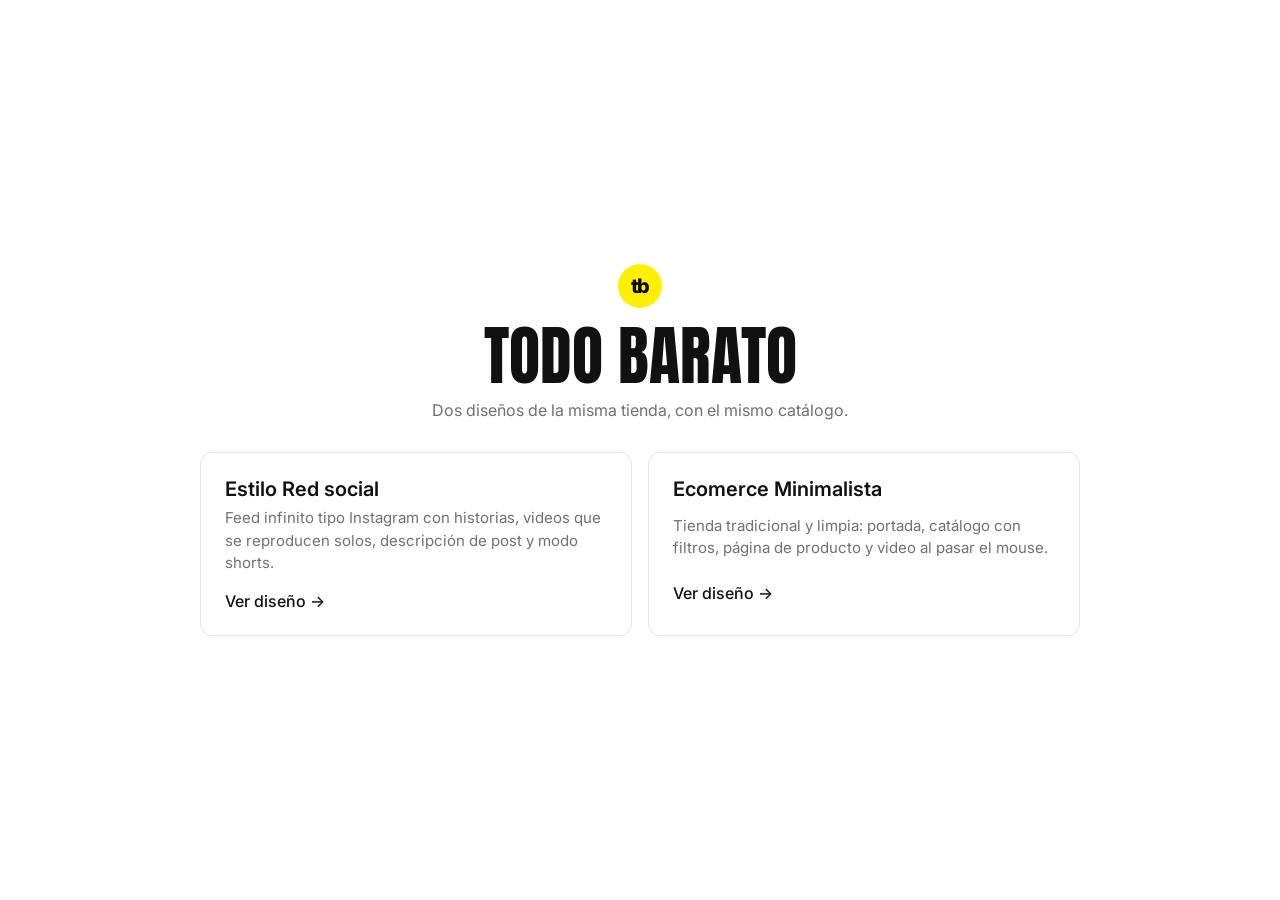
==== commit 5c184b4d: "Upgrade" ====
--- a/index.html
+++ b/index.html
@@ -2,87 +2,46 @@
 <html lang="es-AR">
 <head>
   <meta charset="utf-8">
-  <meta name="viewport" content="width=device-width, initial-scale=1, viewport-fit=cover">
-  <title>Todo Barato · Celulares en cuotas en Tucumán</title>
-  <meta name="description" content="Celulares en 9 o 12 cuotas. Mirá el video de cada equipo y pedilo por WhatsApp.">
-  <meta name="theme-color" content="#f4f1e9" media="(prefers-color-scheme: light)">
-  <meta name="theme-color" content="#0c0c0e" media="(prefers-color-scheme: dark)">
-  <!-- Vista previa al compartir el link por WhatsApp o Facebook. Falta subir img/og.jpg (1200×630). -->
-  <meta property="og:title" content="Todo Barato · Tu equipo nuevo está a solo un click">
-  <meta property="og:description" content="Celulares en 9 o 12 cuotas. Mirá el video de cada uno y pedilo por WhatsApp.">
-  <meta property="og:image" content="img/og.jpg">
+  <meta name="viewport" content="width=device-width, initial-scale=1">
+  <title>Todo Barato · Diseños</title>
   <link rel="icon" href="data:image/svg+xml,%3Csvg xmlns='http://www.w3.org/2000/svg' viewBox='0 0 64 64'%3E%3Ccircle cx='32' cy='32' r='32' fill='%23fff000'/%3E%3Ctext x='31' y='43' font-family='Arial Black,Arial' font-weight='900' font-size='31' text-anchor='middle' fill='%230b0b0c'%3Etb%3C/text%3E%3C/svg%3E">
   <link rel="preconnect" href="https://fonts.googleapis.com">
   <link rel="preconnect" href="https://fonts.gstatic.com" crossorigin>
-  <link rel="stylesheet" href="https://fonts.googleapis.com/css2?family=Anton&family=Montserrat:ital,wght@0,500..900;1,700..900&display=swap">
-  <link rel="stylesheet" href="css/styles.css">
+  <link rel="stylesheet" href="https://fonts.googleapis.com/css2?family=Anton&family=Inter:wght@400..700&display=swap">
+  <style>
+    :root { --bg: #fff; --ink: #111; --muted: #707072; --line: #e5e5e5; color-scheme: light; }
+    @media (prefers-color-scheme: dark) { :root { --bg: #0b0b0c; --ink: #f5f5f5; --muted: #8d8d92; --line: #26262a; color-scheme: dark; } }
+    * { box-sizing: border-box; }
+    body { margin: 0; min-height: 100vh; display: grid; place-items: center; padding: 32px 16px; background: var(--bg); color: var(--ink); font-family: "Inter", system-ui, sans-serif; }
+    main { width: min(880px, 100%); }
+    .tb { width: 44px; height: 44px; display: grid; place-items: center; margin: 0 auto 16px; border-radius: 50%; background: #fff000; color: #0b0b0c; font-weight: 800; font-size: 20px; letter-spacing: -.07em; }
+    h1 { margin: 0; font-family: "Anton", Impact, sans-serif; font-weight: 400; font-size: clamp(36px, 7vw, 64px); line-height: 1; text-align: center; text-transform: uppercase; }
+    p.lead { margin: 12px 0 32px; color: var(--muted); text-align: center; }
+    .options { display: grid; grid-template-columns: repeat(auto-fit, minmax(260px, 1fr)); gap: 16px; }
+    a.opt { display: grid; gap: 6px; padding: 24px; border: 1px solid var(--line); border-radius: 12px; color: inherit; text-decoration: none; transition: border-color .15s; }
+    a.opt:hover { border-color: var(--ink); }
+    a.opt b { font-size: 20px; font-weight: 600; }
+    a.opt span { color: var(--muted); font-size: 15px; line-height: 1.5; }
+    a.opt i { margin-top: 10px; font-style: normal; font-weight: 500; }
+  </style>
 </head>
 <body>
-  <div class="topbar">
-    <span>Mismo precio en 9 o 12 cuotas</span>
-    <span class="dot opt2" aria-hidden="true">•</span>
-    <span class="opt2 js-financing">Financiá con <span data-store="financing"></span></span>
-    <span class="dot opt" aria-hidden="true">•</span>
-    <span class="opt">Estamos en <span data-store="city"></span></span>
-  </div>
-
-  <header class="site-head">
-    <a class="brand" href="./">
-      <span class="tb-logo" aria-hidden="true"><b>tb</b></span>
-      <span class="brand-text">
-        <b class="wordmark"><span data-store="name"></span><sup data-store="tag"></sup></b>
-        <small>📍 <span data-store="city"></span></small>
-      </span>
-    </a>
-    <a class="head-wa js-wa js-wa-general" data-icon="wa" target="_blank" rel="noopener"><span>Escribinos</span></a>
-  </header>
-
   <main>
-    <section class="hero">
-      <h1 class="hero-title"><span class="hl">Tu equipo nuevo</span> <em>está a solo un click</em></h1>
-      <p class="hero-sub">Mirá los videos, elegí tus cuotas y pedilo por WhatsApp 👇</p>
-    </section>
-
-    <nav class="stories-row" id="stories" aria-label="Marcas"></nav>
-
-    <section class="filters" aria-label="Filtrar por cuota">
-      <p class="filters-label">¿Cuánto querés pagar por mes? <span>(en 12 cuotas)</span></p>
-      <div class="chips" id="chips"></div>
-    </section>
-
-    <div class="feed" id="feed"></div>
-    <div id="sentinel" aria-hidden="true"></div>
+    <div class="tb" aria-hidden="true">tb</div>
+    <h1>Todo Barato</h1>
+    <p class="lead">Dos diseños de la misma tienda, con el mismo catálogo.</p>
+    <div class="options">
+      <a class="opt" href="red-social/">
+        <b>Estilo Red social</b>
+        <span>Feed infinito tipo Instagram con historias, videos que se reproducen solos, descripción de post y modo shorts.</span>
+        <i>Ver diseño →</i>
+      </a>
+      <a class="opt" href="ecomerce/">
+        <b>Ecomerce Minimalista</b>
+        <span>Tienda tradicional y limpia: portada, catálogo con filtros, página de producto y video al pasar el mouse.</span>
+        <i>Ver diseño →</i>
+      </a>
+    </div>
   </main>
-
-  <a class="fab js-wa js-wa-general" data-icon="wa" target="_blank" rel="noopener" aria-label="Escribinos por WhatsApp"></a>
-
-  <!-- Modo "shorts": pantalla completa, un celular por pantalla, deslizar para el siguiente -->
-  <div class="shorts" id="shorts" role="dialog" aria-modal="true" aria-label="Videos de los celulares" hidden>
-    <div class="shorts-stage">
-      <button class="shorts-close js-close" id="shorts-close" type="button" aria-label="Cerrar" data-icon="close"></button>
-      <div class="shorts-track" id="shorts-track"></div>
-      <p class="shorts-hint" id="shorts-hint"></p>
-    </div>
-    <div class="shorts-nav">
-      <button type="button" id="shorts-prev" aria-label="Anterior" data-icon="up"></button>
-      <button type="button" id="shorts-next" aria-label="Siguiente" data-icon="down"></button>
-    </div>
-  </div>
-
-  <!-- Historia "Cómo comprar" -->
-  <div class="story" id="story" role="dialog" aria-modal="true" aria-label="Cómo comprar" hidden>
-    <div class="story-stage" id="story-stage">
-      <div class="segs" id="story-segs"></div>
-      <button class="story-close js-close" id="story-close" type="button" aria-label="Cerrar" data-icon="close"></button>
-      <button class="story-tap prev" id="story-prev" type="button" aria-label="Paso anterior"></button>
-      <button class="story-tap next" id="story-next" type="button" aria-label="Paso siguiente"></button>
-      <div class="story-body" id="story-body"></div>
-    </div>
-  </div>
-
-  <div class="toast" id="toast" role="status" aria-live="polite"></div>
-
-  <script src="js/products.js"></script>
-  <script src="js/app.js"></script>
 </body>
 </html>
